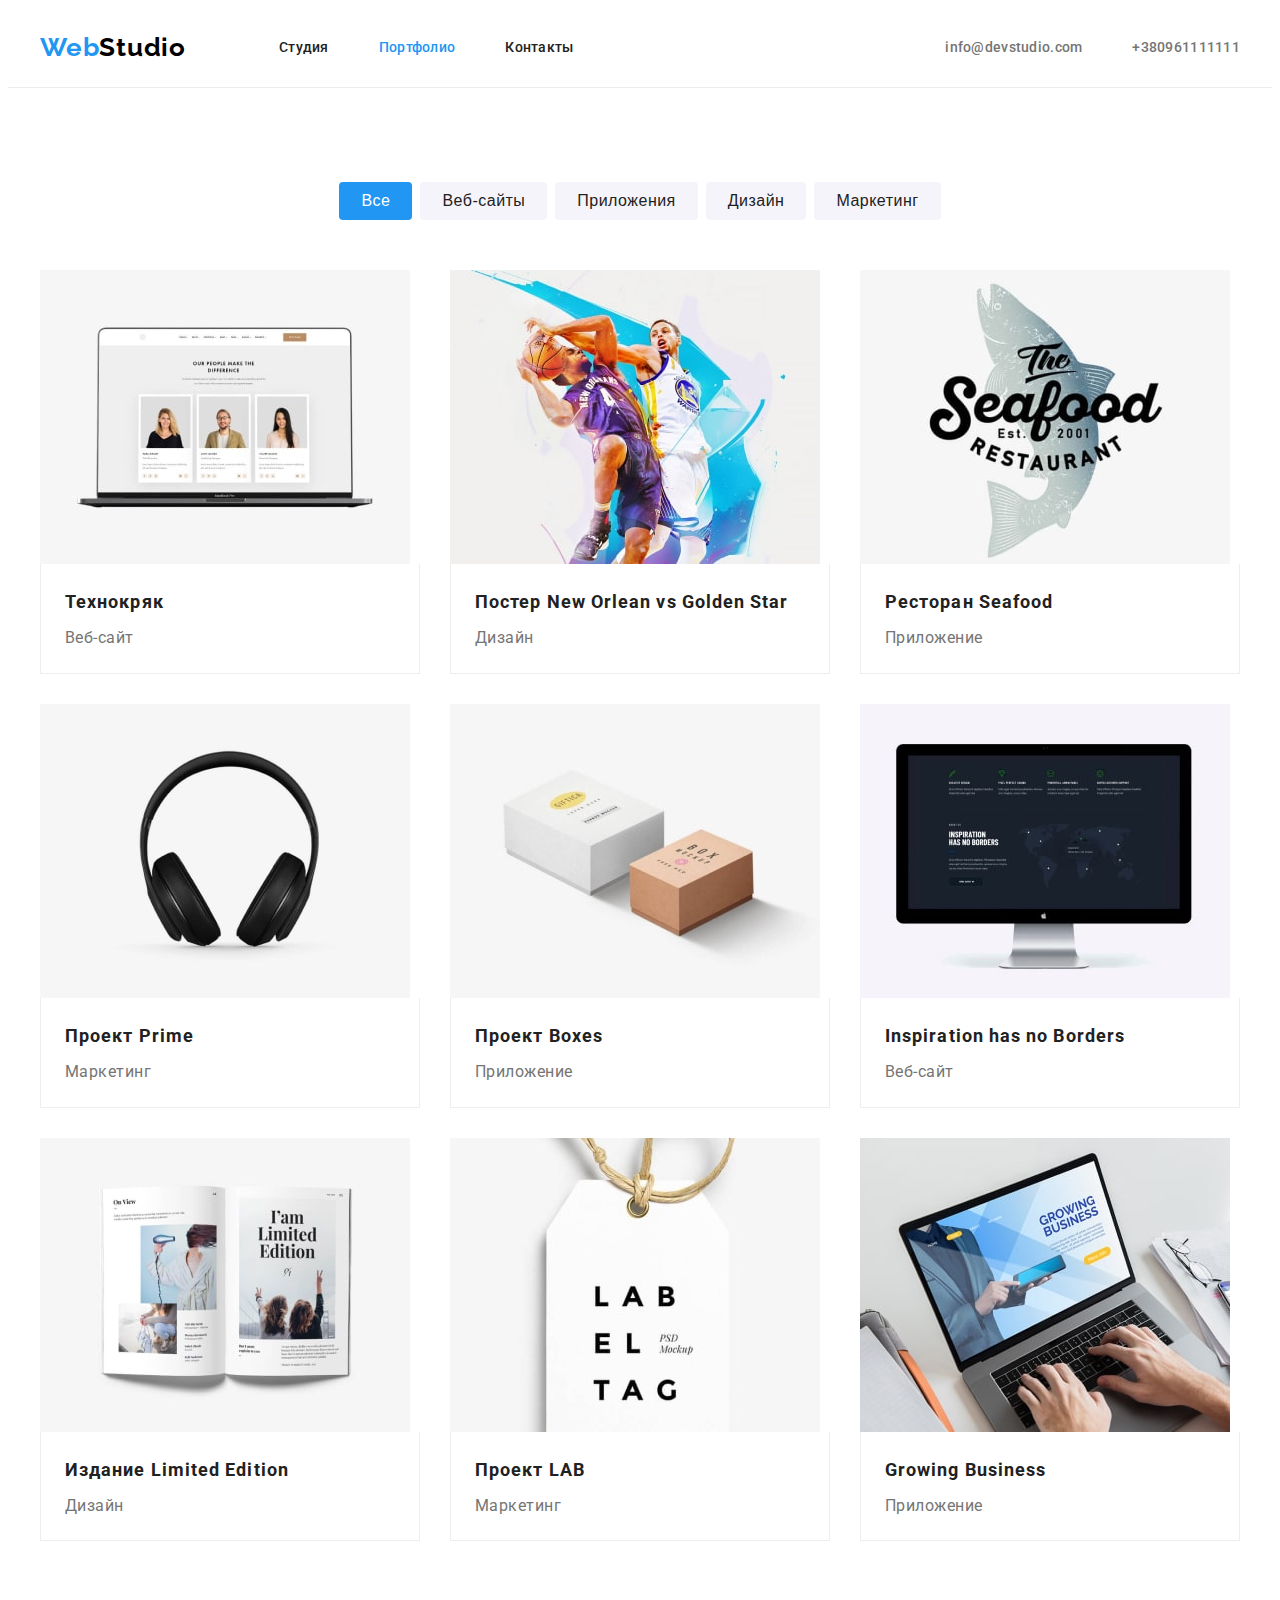
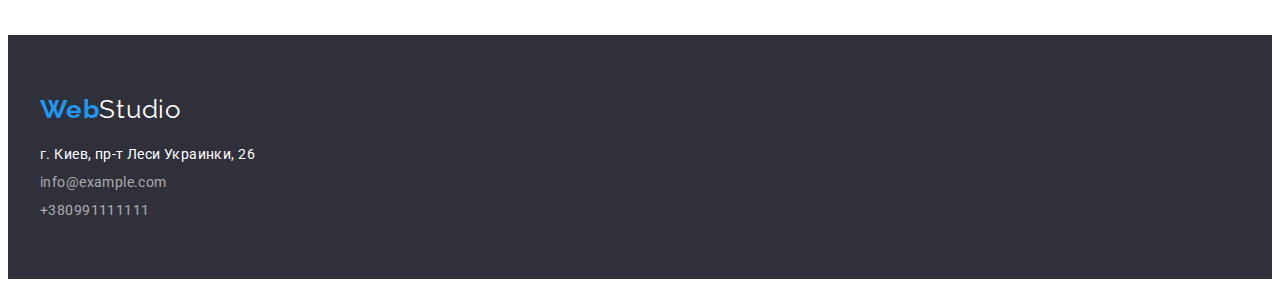
==== portfolio.html @ 6282a741 "begin" ====
<!DOCTYPE html>
<html lang="ru">
  <head>
    <meta charset="UTF-8" />
    <meta http-equiv="X-UA-Compatible" content="IE=edge" />
    <meta name="viewport" content="width=device-width, initial-scale=1.0" />
    <link rel="preconnect" href="https://fonts.googleapis.com" />
    <link rel="preconnect" href="https://fonts.gstatic.com" crossorigin />
    <link
      href="https://fonts.googleapis.com/css2?family=Raleway:wght@700&family=Roboto:wght@400;500;700;900&display=swap"
      rel="stylesheet"
    />
    <link
      rel="stylesheet"
      href="https://cdnjs.cloudflare.com/ajax/libs/modern-normalize/1.1.0/modern-normalize.min.css"
      integrity="sha512-wpPYUAdjBVSE4KJnH1VR1HeZfpl1ub8YT/NKx4PuQ5NmX2tKuGu6U/JRp5y+Y8XG2tV+wKQpNHVUX03MfMFn9Q=="
      crossorigin="anonymous"
      referrerpolicy="no-referrer"
    />
    <link rel="stylesheet" href="./css/style.css" />
    <title>Document</title>
  </head>
  <body>
    <!-- header -->
    <header class="page-header">
      <div class="container">
        <nav class="all-nav">
          <a class="link link-logo-header" href="./index.html">
            <span lang="en" class="logo-web-header">Web</span
            ><span lang="en" class="logo-studio-header">Studio</span>
          </a>
          <ul class="nav-list">
            <li class="item">
              <a href="./index.html" class="nav-list-link link">Студия</a>
            </li>
            <li class="item">
              <a href="" class="nav-list-link current link">Портфолио</a>
            </li>
            <li class="item">
              <a href="" class="nav-list-link link">Контакты</a>
            </li>
          </ul>
        </nav>
        <ul class="contacts-list">
          <li class="item">
            <a href="mailto:info@devstudio.com" class="contact link"
              >info@devstudio.com</a
            >
          </li>
          <li class="item">
            <a href="tel:+380961111111" class="contact link">+380961111111</a>
          </li>
        </ul>
      </div>
    </header>

    <!-- MAIN -->

    <main>
      <!--all offer-->
      <section class="section">
        <h1 class="visually-hidden">Скрытый заголовок</h1>
        <div class="container">
          <ul class="filter-list-all">
            <li class="item">
              <button type="button" class="button current">Все</button>
            </li>
            <li class="item">
              <button type="button" class="button">Веб-сайты</button>
            </li>
            <li class="item">
              <button type="button" class="button">Приложения</button>
            </li>
            <li class="item">
              <button type="button" class="button">Дизайн</button>
            </li>
            <li class="item">
              <button type="button" class="button">Маркетинг</button>
            </li>
          </ul>
          <!-- PROJECTS -->

          <ul class="project-list">
            <li class="item">
              <a class="link" href="">
                <img
                  src="./img/portfolio/img-min.jpg"
                  alt="вебсайт"
                  width="370"
                />
                <div class="project-content">
                  <h2 class="project-list-title">Технокряк</h2>
                  <p class="project-list-text">Веб-сайт</p>
                </div>
              </a>
            </li>
            <li class="item">
              <a class="link" href="">
                <img
                  src="./img/portfolio/img1-min.jpg"
                  alt="два баскетболиста"
                  width="370"
                />
                <div class="project-content">
                  <h2 class="project-list-title">
                    Постер <span lang="en">New Orlean vs Golden Star</span>
                  </h2>
                  <p class="project-list-text">Дизайн</p>
                </div></a
              >
            </li>
            <li class="item">
              <a class="link" href="">
                <img
                  src="./img/portfolio/img2-min.jpg"
                  alt="рыба"
                  width="370"
                />
                <div class="project-content">
                  <h2 class="project-list-title">
                    <span>Ресторан</span><span lang="en"> Seafood</span>
                  </h2>
                  <p class="project-list-text">Приложение</p>
                </div></a
              >
            </li>
            <li class="item">
              <a class="link" href=""
                ><img
                  src="./img/portfolio/img3-min.jpg"
                  alt="наушники"
                  width="370"
                />
                <div class="project-content">
                  <h2 class="project-list-title">
                    <span>Проект</span> <span lang="en">Prime</span>
                  </h2>
                  <p class="project-list-text">Маркетинг</p>
                </div></a
              >
            </li>
            <li class="item">
              <a class="link" href=""
                ><img
                  src="./img/portfolio/img4-min.jpg"
                  alt="коробки"
                  width="370"
                />

                <div class="project-content">
                  <h2 class="project-list-title">
                    <span>Проект</span> <span lang="en">Boxes</span>
                  </h2>
                  <p class="project-list-text">Приложение</p>
                </div></a
              >
            </li>
            <li class="item">
              <a class="link" href=""
                ><img
                  src="./img/portfolio/img5-min.jpg"
                  alt="веб сайт"
                  width="370"
                />
                <div class="project-content">
                  <h2 lang="en" class="project-list-title">
                    Inspiration has no Borders
                  </h2>
                  <p class="project-list-text">Веб-сайт</p>
                </div></a
              >
            </li>
            <li class="item">
              <a class="link" href=""
                ><img
                  src="./img/portfolio/img6-min.jpg"
                  alt="книга"
                  width="370"
                />
                <div class="project-content">
                  <h2 class="project-list-title">
                    <span>Издание</span><span lang="en"> Limited Edition</span>
                  </h2>
                  <p class="project-list-text">Дизайн</p>
                </div></a
              >
            </li>
            <li class="item">
              <a class="link" href=""
                ><img
                  src="./img/portfolio/img7-min.jpg"
                  alt="подвеска"
                  width="370"
                />
                <div class="project-content">
                  <h2 class="project-list-title">
                    <span>Проект</span> <span lang="en">LAB</span>
                  </h2>
                  <p class="project-list-text">Маркетинг</p>
                </div></a
              >
            </li>
            <li class="item">
              <a class="link" href=""
                ><img
                  src="./img/portfolio/img8-min.jpg"
                  alt="ноутбук"
                  width="370"
                />
                <div class="project-content">
                  <h2 lang="en" class="project-list-title">Growing Business</h2>
                  <p class="project-list-text">Приложение</p>
                </div></a
              >
            </li>
          </ul>
        </div>
      </section>
    </main>
    <!-- FOOTER -->
    <footer class="all-footer">
      <div class="container">
        <a class="link" href="./index.html">
          <span lang="en" class="logo-web-header">Web</span
          ><span class="footer-logo-studio">Studio</span>
        </a>

        <address class="contacts-list">
          <ul class="contacts-footer">
            <li class="item">
              <a
                class="contacts-list-adress link"
                href="https://www.google.com/maps/d/viewer?msa=0&mid=10uSM3H-mIU3GznYo2szRIEphczw&ll=50.42732700000004%2C30.538092&z=17"
                rel="noopener noreferrer"
                >г. Киев, пр-т Леси Украинки, 26</a
              >
            </li>
            <li class="item">
              <a href="mailto:info@example.com" class="contact-footer link"
                >info@example.com</a
              >
            </li>
            <li class="item">
              <a href="tel:+380991111111" class="contact-footer link"
                >+380991111111</a
              >
            </li>
          </ul>
        </address>
      </div>
    </footer>
  </body>
</html>
---- css/style.css ----
:root {
  --background-color: #e5e5e5;
  --primary-text-color: #212121;
  --secondary-text-color: #757575;
  --button-hover-color: #2196f3;
  --button-hover-text-color: #ffffff;
  --button-background-color: #f5f4fa;
}
/*MAIN*/
body {
  background-color: #ffffff;
  color: var(--primary-text-color);
  font-family: "Roboto", sans-serif;
}
.h1,
h2,
h3 {
  margin: 0;
}
ul {
  margin: 0;
}
p {
  margin: 0;
}
img {
  display: block;
  max-width: 100%;
}
.container {
  width: 1200px;
  padding-left: 15px;
  padding-right: 15px;
  margin: 0 auto;
}
.section {
  padding-bottom: 94px;
  padding-top: 94px;
}
.link {
  text-decoration: none;
}
.visually-hidden {
  position: absolute;
  width: 1px;
  height: 1px;
  margin: -1px;
  border: 0;
  padding: 0;
  white-space: nowrap;
  clip-path: inset(100%);
  clip: rect(0 0 0 0);
  overflow: hidden;
}

/*LOGO in HEADER*/

.logo-web-header {
  color: var(--button-hover-color);
  font-family: "Raleway", sans-serif;
  font-size: 26px;
  font-weight: 700;
  line-height: 1.1;
  letter-spacing: 0.03em;
}
.logo-studio-header {
  color: black;
  font-family: "Raleway", sans-serif;
  font-size: 26px;
  font-weight: 700;
  line-height: 1.1;
  letter-spacing: 0.03em;
}
/*NAVIGATION*/
.page-header {
  padding-left: 0;
  border-bottom: 1px solid #ececec;
}

.page-header .container {
  display: flex;
  align-items: center;
}

.all-nav {
  display: flex;
  align-items: center;
}
.link-logo-header {
  margin-right: 93px;
}
.nav-list {
  display: flex;
  list-style: none;
  padding-left: 0px;
}
.nav-list .item + .item {
  margin-left: 50px;
}

.nav-list .nav-list-link {
  display: block;
  color: var(--primary-text-color);
  font-weight: 500;
  font-size: 14px;
  line-height: 1.1;
  letter-spacing: 0.02em;
  padding-bottom: 32px;
  padding-top: 32px;
}

.nav-list .nav-list-link.current {
  display: block;
  color: var(--button-hover-color);
  padding-top: 32px;
  padding-bottom: 32px;
}
.nav-list .nav-list-link:hover,
.nav-list .nav-list-link:focus {
  color: var(--button-hover-color);
}
/*CONTACTS*/
.contacts-list {
  display: flex;
  list-style: none;
  font-style: normal;
  padding-left: 0px;
  margin-left: auto;
}

.contacts-list .item + .item {
  margin-left: 50px;
}
.contacts-list .contact {
  color: var(--secondary-text-color);
  font-weight: 500;
  font-size: 14px;
  line-height: 1.1;
  letter-spacing: 0.02em;
}
.contacts-list .contact.current {
  color: var(--button-hover-color);
  display: block;
  padding-top: 32px;
  padding-bottom: 32px;
}
.contacts-list .contact.link {
  display: block;
  padding-bottom: 32px;
  padding-top: 32px;
}
.contacts-list .contact:hover,
.contacts-list .contact:focus {
  color: var(--button-hover-color);
}
.contacts-list .contacts-list-adress {
  color: var(--button-hover-text-color);
  font-weight: 400;
  font-size: 14px;
  line-height: 1.1;
  letter-spacing: 0.03em;
}
.contacts-list-adress:hover,
.contacts-list-adress:focus {
  color: var(--button-hover-color);
}

/*FILTER*/

.filter-list {
  background-color: #2f303a;
  list-style: none;
  text-align: center;
  padding-top: 200px;
  padding-bottom: 200px;
}

.filter-list-title {
  color: var(--button-hover-text-color);
  font-size: 44px;
  font-weight: 900;
  letter-spacing: 0.06em;
  text-align: center;
  line-height: 1.3;
  margin-bottom: 30px;
  margin-top: 0px;
  min-width: 696px;
}
.filter-list-all {
  background-color: #ffffff;
  display: flex;
  list-style: none;
  justify-content: center;
  align-items: center;
  padding-left: 0px;
  margin-bottom: 50px;
}
.filter-list-all .item + .item {
  margin-left: 8px;
}
.filter-list-all .button {
  color: var(--primary-text-color);
  background-color: var(--button-background-color);
  cursor: pointer;
  font-weight: 500;
  font-size: 16px;
  line-height: 1.6;
  letter-spacing: 0.03em;
  border-radius: 4px;
  border: #f5f4fa;
  padding: 6px 22px 6px 22px;
}
.filter-list-all .button:hover,
.filter-list-all .button:focus {
  background-color: var(--button-hover-color);
  color: var(--button-hover-text-color);
}
.filter-list-all .button.current {
  color: var(--button-hover-text-color);
  background-color: var(--button-hover-color);
}
.filter-list .button {
  display: block;
  color: var(--primary-text-color);
  background-color: var(--button-background-color);
  cursor: pointer;
  font-weight: 500;
  font-size: 16px;
  line-height: 1.6;
  letter-spacing: 0.03em;
  width: 200px;
  border-radius: 4px;
  border: 1px solid #000000;
  margin: 0 auto;
  padding: 10px 32px 10px 32px;
}
.filter-list .button.current {
  color: var(--button-hover-text-color);
  background-color: var(--button-hover-color);
}
.filter-list .button:hover,
.filter-list .button:focus {
  color: var(--button-hover-text-color);
  background-color: #188ce8;
}
/*PROJECTS*/

.project-list {
  list-style: none;
  display: flex;
  flex-wrap: wrap;
  margin-top: -30px;
  margin-left: -30px;
  padding-left: 0px;
}

.project-content {
  padding-left: 24px;
  padding-right: 24px;
  padding-top: 20px;
  padding-bottom: 20px;
  border-bottom: 1px solid #eeeeee;
  border-right: 1px solid #eeeeee;
  border-left: 1px solid #eeeeee;
}
.project-list .item {
  flex-basis: calc(100% / 3 - 30px);
  margin-top: 30px;
  margin-left: 30px;
}
.project-list .project-list-title {
  color: var(--primary-text-color);
  font-weight: 700;
  font-size: 18px;
  line-height: 2;
  letter-spacing: 0.06em;
}
.project-list .project-list-text {
  color: var(--secondary-text-color);
  font-weight: 400;
  font-size: 16px;
  line-height: 1.8;
  letter-spacing: 0.03em;

  margin-top: 4px;
}
/* advantage */

.advantage-list {
  list-style: none;
  display: flex;
  padding-left: 0px;
  margin: 0 auto;
}
.advantage-list .item {
  width: 270px;
}
.advantage-list .item + .item {
  margin-left: 30px;
}
.advantage-list .advantage-list-title {
  color: var(--primary-text-color);
  font-weight: 700;
  font-size: 14px;
  line-height: 1.1;
}
.advantage-list .advantage-list-text {
  color: var(--secondary-text-color);
  font-weight: 400;
  font-size: 14px;
  line-height: 1.7;

  margin-top: 10px;
}
/* work чем мы занимаемся */

.work-list {
  padding-top: 0px;
  padding-bottom: 94px;
}
.work-list-img {
  list-style: none;
  display: flex;
  padding-left: 0px;
  margin-top: 50px;
}
.work-list-img .item {
  width: 370px;
}
.work-list-img .item + .item {
  margin-left: 30px;
}
.work-list-title {
  letter-spacing: 0.03em;
  text-align: center;
  line-height: 1.17;
  font-weight: 700;
  font-size: 36px;
}
.work-list-title .team-list-title {
  color: var(--primary-text-color);

  letter-spacing: 0.03em;
}
/* team */
.all-team {
  background-color: var(--button-background-color);
  margin-right: auto;
  margin-left: auto;
}
.team-list-title {
  text-align: center;
  line-height: 1.17;
  font-weight: 700;
  font-size: 36px;
}
.team-list-catalog {
  list-style: none;
  display: flex;
  padding-left: 0px;
  margin-top: 50px;
  justify-content: center;
}
.team-list-catalog .item + .item {
  margin-left: 30px;
}
.team-list-name {
  color: var(--primary-text-color);
  font-weight: 500;
  font-size: 16px;
  line-height: 1.1;
  letter-spacing: 0.03em;
  text-align: center;
}
.team-list-description {
  color: var(--secondary-text-color);
  font-weight: 400;
  font-size: 16px;
  line-height: 1.1;
  letter-spacing: 0.03em;
  margin-top: 10px;
  text-align: center;
}
.team-list-content {
  padding-right: 32px;
  padding-left: 32px;
  padding-top: 30px;
  padding-bottom: 30px;
  border-bottom: 1px solid rgba(0, 0, 0, 0.2);
  border-radius: 1px;
}
/*LOGO in FOOTER*/
.all-footer {
  background-color: #2f303a;
  padding-bottom: 60px;
  padding-top: 60px;
}
.all-footer .contacts-list {
  margin-top: 20px;
}

.contacts-footer {
  list-style: none;

  padding-left: 0px;
}
.contacts-footer .item + .item {
  margin-top: 9px;
  margin-left: 0px;
}

.footer-logo-studio {
  color: var(--button-hover-text-color);
  font-family: "Raleway", sans-serif;
  font-size: 26px;
  line-height: 1.1;
  letter-spacing: 0.03em;
}

.contact-footer {
  color: rgba(255, 255, 255, 0.6);
  font-size: 14px;
  line-height: 1.1;
  letter-spacing: 0.03em;
}
.contact-footer:hover,
.contact-footer:focus {
  color: var(--button-hover-color);
}
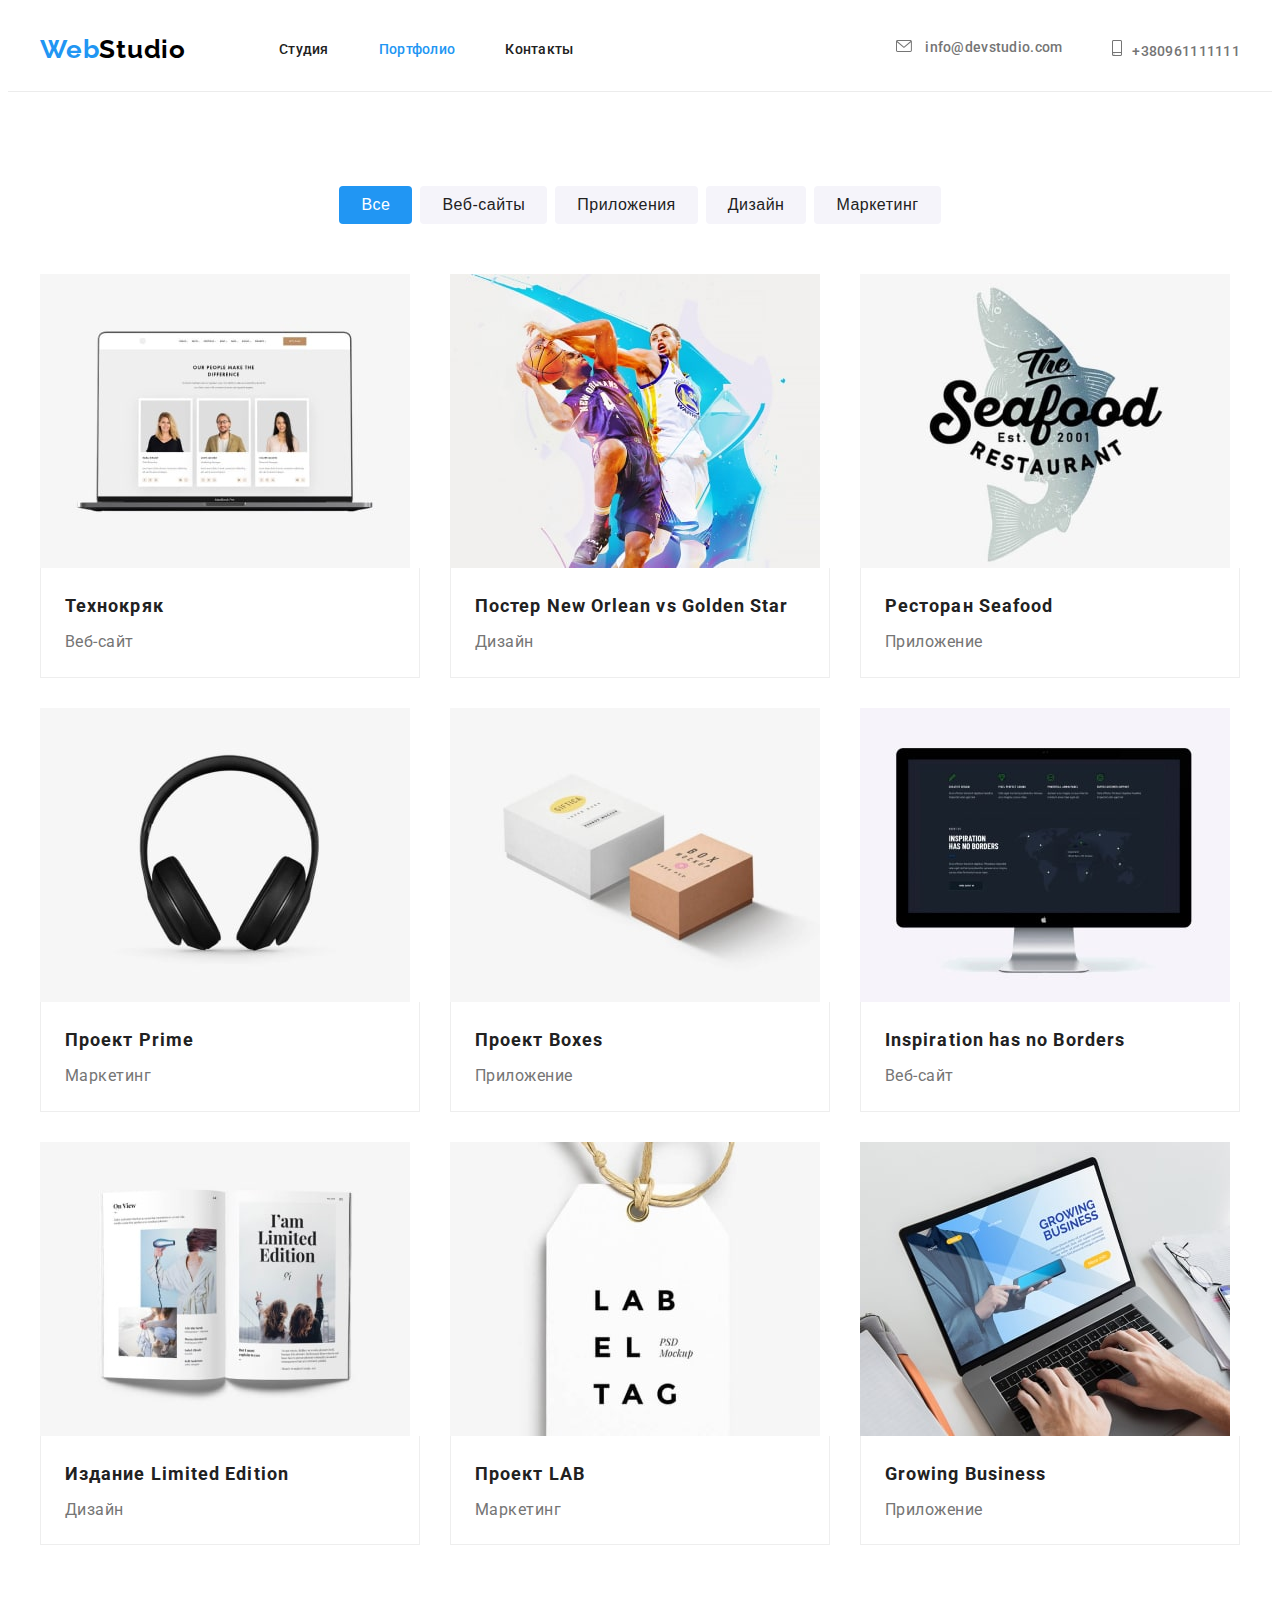
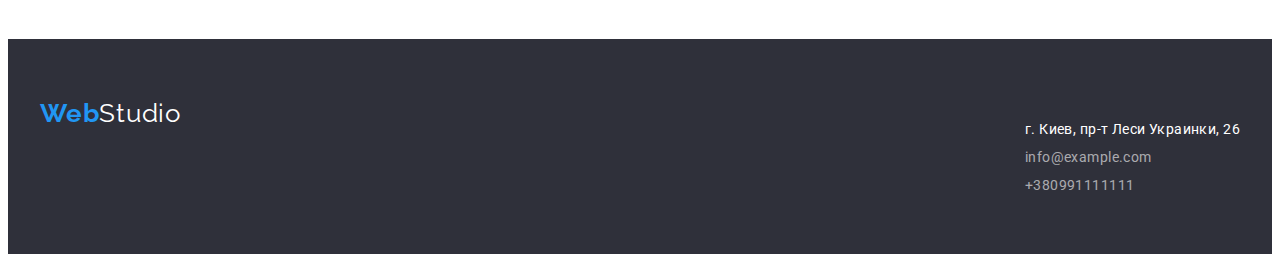
==== commit 88797c11: "portfolio header" ====
--- a/portfolio.html
+++ b/portfolio.html
@@ -44,11 +44,18 @@
         <ul class="contacts-list">
           <li class="item">
             <a href="mailto:info@devstudio.com" class="contact link"
-              >info@devstudio.com</a
+              ><svg class="icon-mail">
+                <use href="./img/sprite.svg#icon-envelope"></use>
+              </svg>
+              info@devstudio.com</a
             >
           </li>
           <li class="item">
-            <a href="tel:+380961111111" class="contact link">+380961111111</a>
+            <a href="tel:+380961111111" class="contact link">
+              <svg class="icon-phone">
+                <use href="./img/sprite.svg#icon-smartphone"></use></svg
+              >+380961111111</a
+            >
           </li>
         </ul>
       </div>
--- a/css/style.css
+++ b/css/style.css
@@ -12,13 +12,14 @@
   color: var(--primary-text-color);
   font-family: "Roboto", sans-serif;
 }
-.h1,
+h1,
 h2,
 h3 {
   margin: 0;
 }
 ul {
   margin: 0;
+  list-style: none;
 }
 p {
   margin: 0;
@@ -149,6 +150,7 @@
   padding-bottom: 32px;
   padding-top: 32px;
 }
+
 .contacts-list .contact:hover,
 .contacts-list .contact:focus {
   color: var(--button-hover-color);
@@ -164,15 +166,45 @@
 .contacts-list-adress:focus {
   color: var(--button-hover-color);
 }
+.contact:hover .icon-mail,
+.contact:focus .icon-mail,
+.contact:hover .icon-phone,
+.contact:focus .icon-phone {
+  fill: var(--button-hover-color);
+}
+
+.icon-phone {
+  width: 10px;
+  height: 16px;
+  fill: #757575;
+  margin-right: 10px;
+}
+
+.icon-mail {
+  width: 16px;
+  height: 12px;
+  fill: #757575;
+  margin-right: 10px;
+}
 
 /*FILTER*/
 
 .filter-list {
-  background-color: #2f303a;
   list-style: none;
   text-align: center;
   padding-top: 200px;
   padding-bottom: 200px;
+  background-image: linear-gradient(
+      rgba(47, 48, 58, 0.4),
+      rgba(47, 48, 58, 0.4)
+    ),
+    url(../img/Imgmin.jpg);
+  background-size: cover;
+  background-position: center;
+  height: 600px;
+  max-width: 1600px;
+  margin-left: auto;
+  margin-right: auto;
 }
 
 .filter-list-title {
@@ -309,8 +341,32 @@
   font-weight: 400;
   font-size: 14px;
   line-height: 1.7;
-
   margin-top: 10px;
+}
+.icon-container {
+  display: flex;
+  height: 120px;
+  width: 270px;
+  background-color: #f5f4fa;
+  margin-bottom: 30px;
+  justify-content: center;
+  align-items: center;
+}
+.icon-antenna-1 {
+  width: 70px;
+  height: 70px;
+}
+.icon-clock-1 {
+  width: 70px;
+  height: 70px;
+}
+.icon-diagram-1 {
+  width: 70px;
+  height: 70px;
+}
+.icon-astronaut-1 {
+  width: 70px;
+  height: 70px;
 }
 /* work чем мы занимаемся */
 
@@ -364,6 +420,7 @@
 .team-list-catalog .item + .item {
   margin-left: 30px;
 }
+
 .team-list-name {
   color: var(--primary-text-color);
   font-weight: 500;
@@ -371,6 +428,8 @@
   line-height: 1.1;
   letter-spacing: 0.03em;
   text-align: center;
+  margin-top: 30px;
+  margin-bottom: 10px;
 }
 .team-list-description {
   color: var(--secondary-text-color);
@@ -380,14 +439,94 @@
   letter-spacing: 0.03em;
   margin-top: 10px;
   text-align: center;
+  margin-bottom: 16px;
 }
 .team-list-content {
-  padding-right: 32px;
-  padding-left: 32px;
-  padding-top: 30px;
-  padding-bottom: 30px;
   border-bottom: 1px solid rgba(0, 0, 0, 0.2);
   border-radius: 1px;
+  background-color: var(--button-hover-text-color);
+  box-shadow: 0px 1px 3px rgba(0, 0, 0, 0.12), 0px 1px 1px rgba(0, 0, 0, 0.14),
+    0px 2px 1px rgba(0, 0, 0, 0.2);
+}
+.social-icons {
+  display: flex;
+  justify-content: center;
+  padding-left: 0px;
+  margin-bottom: 30px;
+  margin-right: 32px;
+  margin-left: 32px;
+}
+.social-item {
+  width: 44px;
+  height: 44px;
+}
+.social-item + .social-item {
+  margin-left: 10px;
+}
+.social-icon {
+  fill: #afb1b8;
+}
+.social-link {
+  width: 100%;
+  height: 100%;
+  display: flex;
+  align-items: center;
+  justify-content: center;
+  border-radius: 50%;
+  background-color: var(--button-hover-text-color);
+}
+.social-link:hover,
+.social-link:focus {
+  background-color: var(--button-hover-color);
+}
+.social-link:hover .social-icon,
+.social-link:focus .social-icon {
+  fill: var(--button-hover-text-color);
+}
+
+/* CLIENT SECTION */
+.client-list {
+  display: flex;
+}
+.client-title {
+  text-align: center;
+  line-height: 1.17;
+  font-weight: 700;
+  font-size: 36px;
+  margin-bottom: 50px;
+}
+.client-item {
+  width: 170px;
+  height: 92px;
+}
+.client-item + .client-item {
+  margin-left: 30px;
+}
+.client-link {
+  display: flex;
+  border: 1px solid #afb1b8;
+  border-radius: 4px;
+  align-items: center;
+  justify-content: center;
+}
+.client-link:hover .client-icon,
+.client-link:focus .client-icon {
+  border-color: var(--button-hover-color);
+  fill: var(--button-hover-color);
+}
+
+.client-link:hover,
+.client-link:focus {
+  border-color: var(--button-hover-color);
+}
+
+.client-icon {
+  fill: #afb1b8;
+  margin: 16px 32px 16px 32px;
+}
+.client-icon:focus,
+.client-icon:hover {
+  fill: var(--button-hover-color);
 }
 /*LOGO in FOOTER*/
 .all-footer {
@@ -395,6 +534,9 @@
   padding-bottom: 60px;
   padding-top: 60px;
 }
+.all-footer .container {
+  display: flex;
+}
 .all-footer .contacts-list {
   margin-top: 20px;
 }
@@ -427,3 +569,59 @@
 .contact-footer:focus {
   color: var(--button-hover-color);
 }
+.footer-flex {
+  display: flex;
+  justify-content: center;
+}
+
+.social-address {
+  display: flex;
+  justify-content: center;
+  align-items: center;
+  flex-direction: column;
+  margin-left: 70px;
+}
+.address-icons {
+  display: flex;
+  justify-content: center;
+}
+
+.address-title {
+  color: var(--button-hover-text-color);
+  font-weight: 700;
+  font-size: 14px;
+  line-height: 1.1;
+  justify-content: center;
+  margin-bottom: 20px;
+}
+.address-item {
+  width: 44px;
+  height: 44px;
+}
+.address-item + .address-item {
+  margin-left: 10px;
+}
+.address-link {
+  background-color: #44454e;
+  width: 100%;
+  height: 100%;
+  display: flex;
+  align-items: center;
+  justify-content: center;
+  border-radius: 50%;
+}
+
+.address-icon {
+  width: 20px;
+  height: 20px;
+  fill: var(--button-hover-text-color);
+}
+
+.address-link:hover,
+.address-link:focus {
+  background-color: var(--button-hover-color);
+}
+.address-link:hover .address-icon,
+.address-link:focus .address-icon {
+  fill: var(--button-hover-text-color);
+}
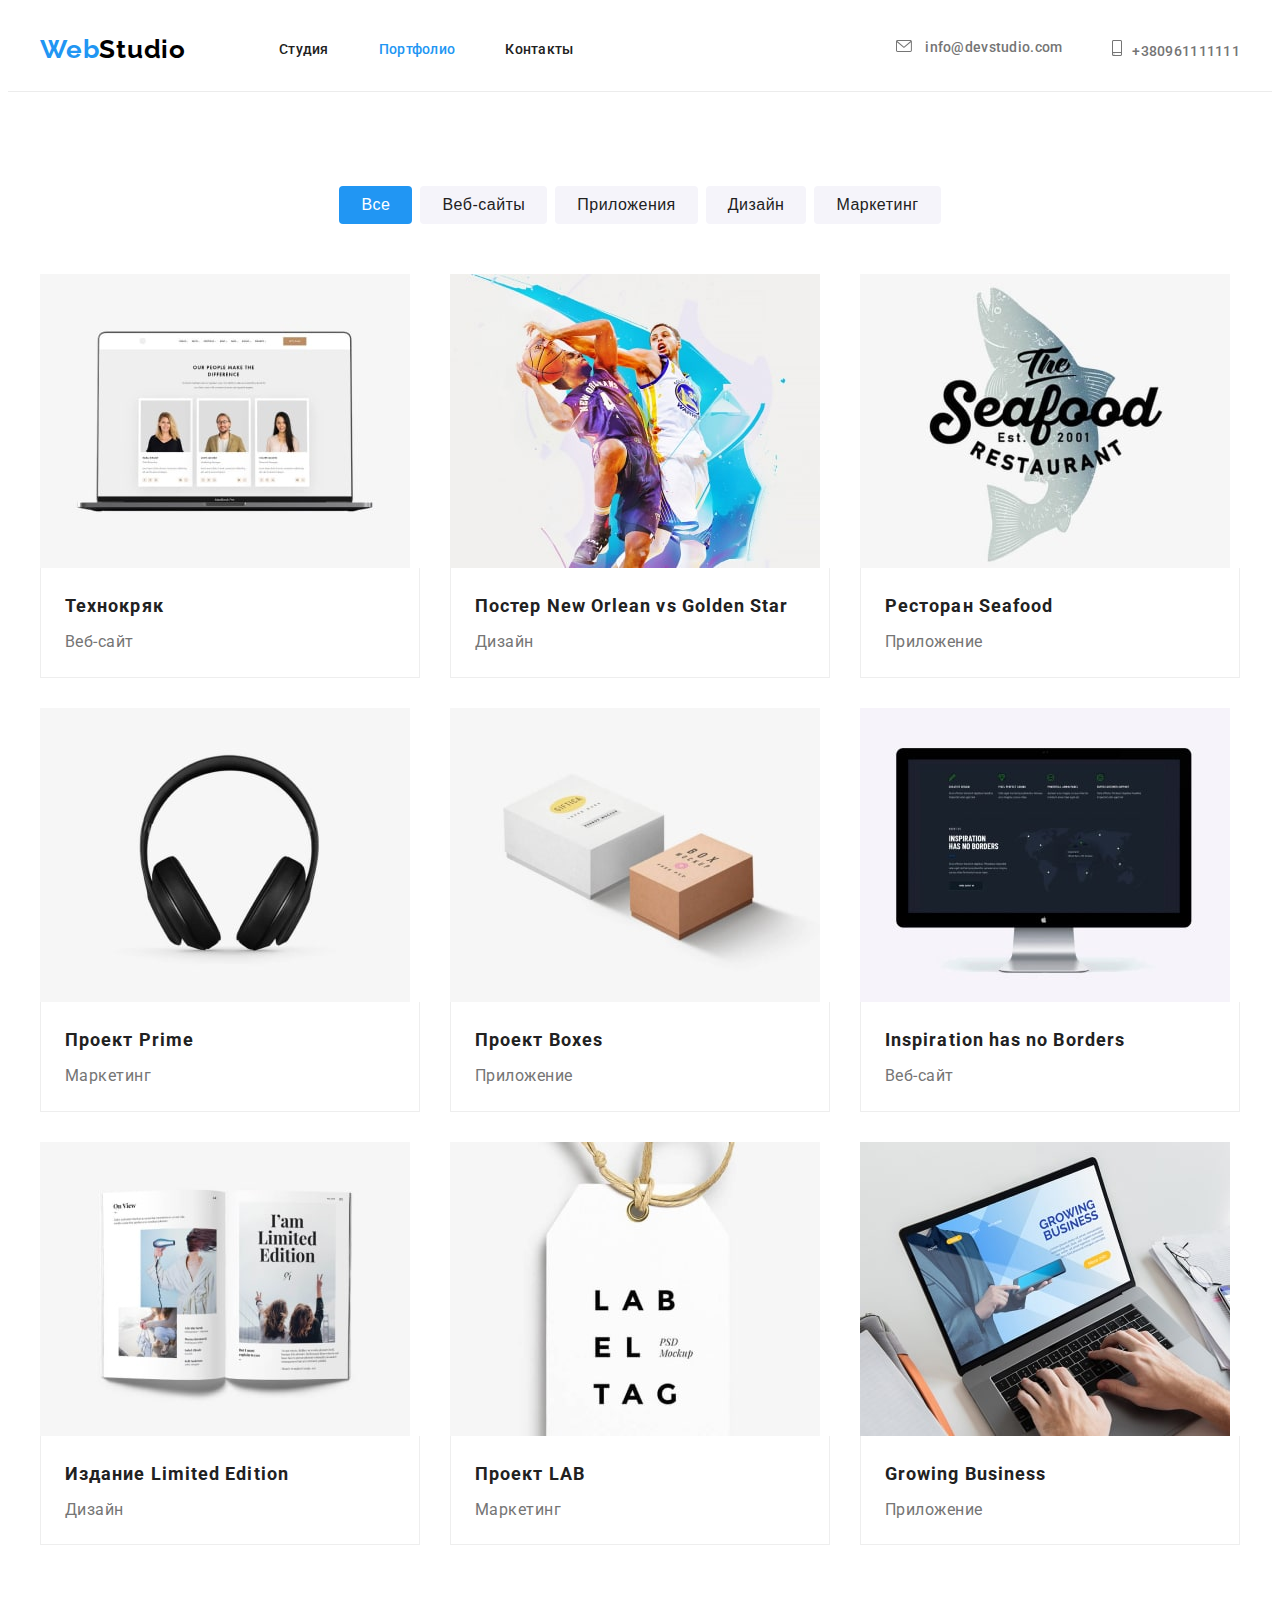
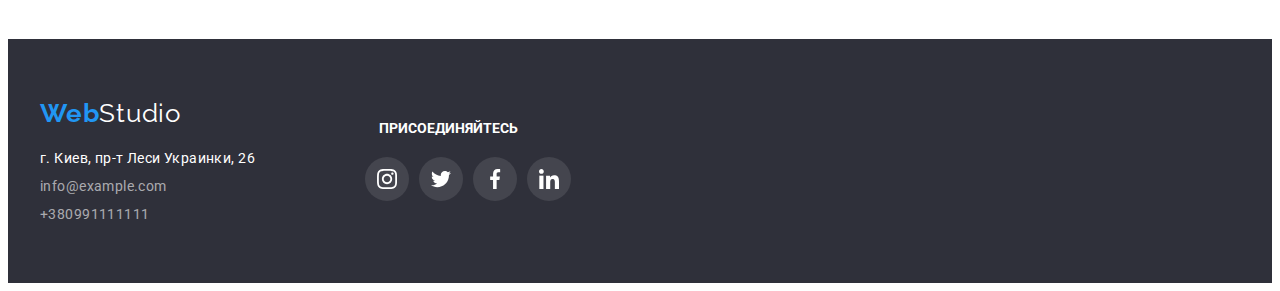
==== commit aca0ae3e: "footer pf" ====
--- a/portfolio.html
+++ b/portfolio.html
@@ -227,33 +227,68 @@
     <!-- FOOTER -->
     <footer class="all-footer">
       <div class="container">
-        <a class="link" href="./index.html">
-          <span lang="en" class="logo-web-header">Web</span
-          ><span class="footer-logo-studio">Studio</span>
-        </a>
-
-        <address class="contacts-list">
-          <ul class="contacts-footer">
-            <li class="item">
-              <a
-                class="contacts-list-adress link"
-                href="https://www.google.com/maps/d/viewer?msa=0&mid=10uSM3H-mIU3GznYo2szRIEphczw&ll=50.42732700000004%2C30.538092&z=17"
-                rel="noopener noreferrer"
-                >г. Киев, пр-т Леси Украинки, 26</a
-              >
-            </li>
-            <li class="item">
-              <a href="mailto:info@example.com" class="contact-footer link"
-                >info@example.com</a
-              >
-            </li>
-            <li class="item">
-              <a href="tel:+380991111111" class="contact-footer link"
-                >+380991111111</a
-              >
-            </li>
-          </ul>
-        </address>
+        <div class="left-side">
+          <a class="link" href="./index.html">
+            <span lang="en" class="logo-web-header">Web</span
+            ><span lang="en" class="footer-logo-studio">Studio</span>
+          </a>
+
+          <address class="contacts-list">
+            <ul class="contacts-footer">
+              <li class="item">
+                <a
+                  class="contacts-list-adress link"
+                  href="https://www.google.com/maps/d/viewer?msa=0&mid=10uSM3H-mIU3GznYo2szRIEphczw&ll=50.42732700000004%2C30.538092&z=17"
+                  rel="noopener noreferrer"
+                  >г. Киев, пр-т Леси Украинки, 26</a
+                >
+              </li>
+              <li class="item">
+                <a href="mailto:info@example.com" class="contact-footer link"
+                  >info@example.com</a
+                >
+              </li>
+              <li class="item">
+                <a href="tel:+380991111111" class="contact-footer link"
+                  >+380991111111</a
+                >
+              </li>
+            </ul>
+          </address>
+        </div>
+        <div class="social-address">
+          <h3 class="address-title">ПРИСОЕДИНЯЙТЕСЬ</h3>
+          <ul class="address-icons">
+            <li class="address-item">
+              <a href="" class="address-link">
+                <svg class="address-icon" width="20" height="20">
+                  <use href="./img/sprite.svg#icon-instagram-2"></use>
+                </svg>
+              </a>
+            </li>
+            <li class="address-item">
+              <a href="" class="address-link">
+                <svg class="address-icon" width="20" height="20">
+                  <use href="./img/sprite.svg#icon-twitter-1"></use>
+                </svg>
+              </a>
+            </li>
+            <li class="address-item">
+              <a href="" class="address-link">
+                <svg class="address-icon" width="20" height="20">
+                  <use href="./img/sprite.svg#icon-facebook-1"></use>
+                </svg>
+              </a>
+            </li>
+            <li class="address-item">
+              <a href="" class="address-link">
+                <svg class="address-icon" width="20" height="20">
+                  <use href="./img/sprite.svg#icon-linkedin-1"></use>
+                </svg>
+              </a>
+            </li>
+          </ul>
+        </div>
       </div>
     </footer>
   </body>
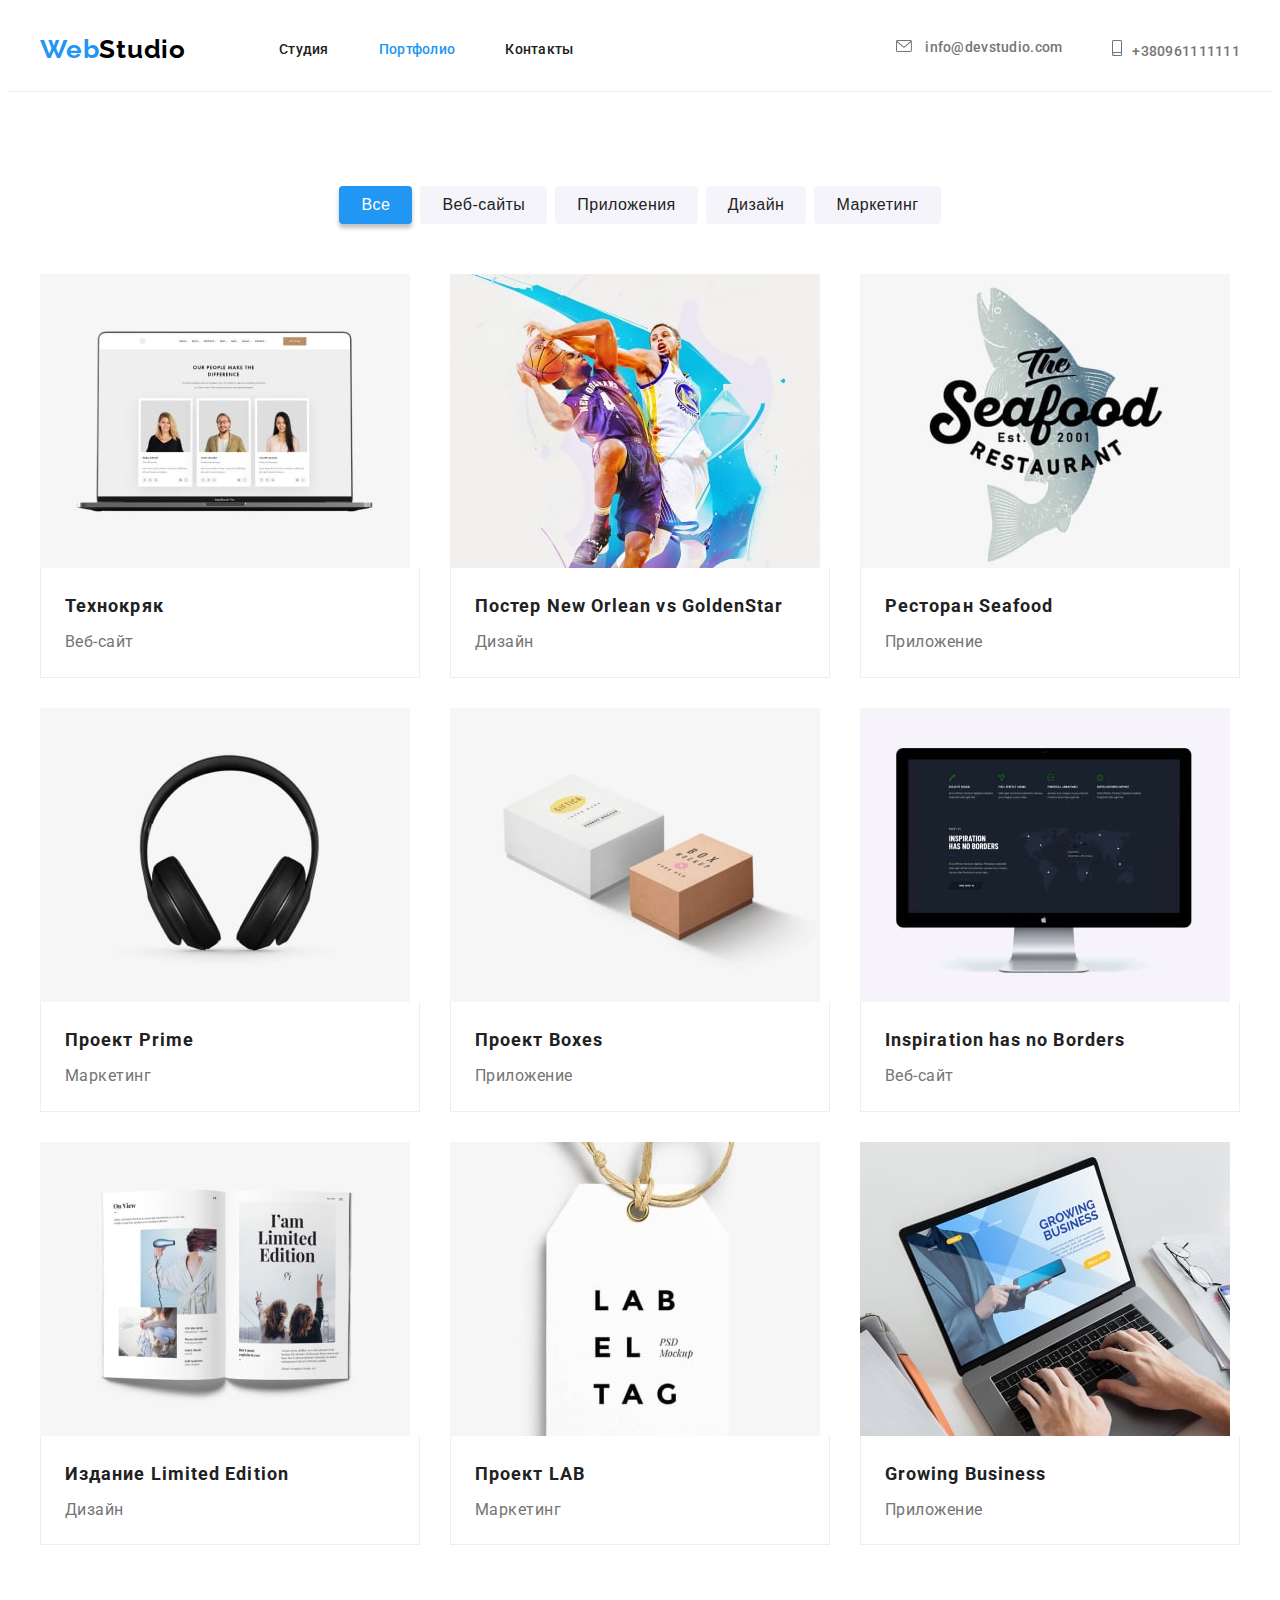
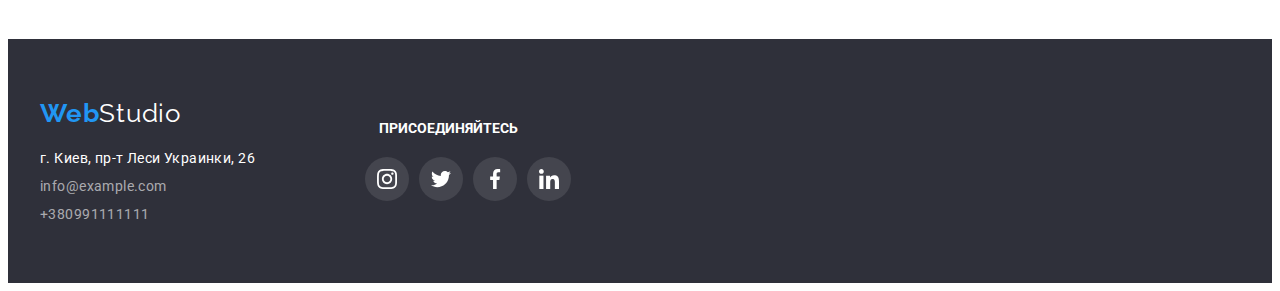
==== commit b456f67e: "shadow portf" ====
--- a/portfolio.html
+++ b/portfolio.html
@@ -110,7 +110,7 @@
                 />
                 <div class="project-content">
                   <h2 class="project-list-title">
-                    Постер <span lang="en">New Orlean vs Golden Star</span>
+                    Постер <span lang="en">New Orlean vs GoldenStar</span>
                   </h2>
                   <p class="project-list-text">Дизайн</p>
                 </div></a
--- a/css/style.css
+++ b/css/style.css
@@ -246,10 +246,12 @@
 .filter-list-all .button:focus {
   background-color: var(--button-hover-color);
   color: var(--button-hover-text-color);
+  box-shadow: 0px 4px 4px rgba(0, 0, 0, 0.25);
 }
 .filter-list-all .button.current {
   color: var(--button-hover-text-color);
   background-color: var(--button-hover-color);
+  box-shadow: 0px 4px 4px rgba(0, 0, 0, 0.25);
 }
 .filter-list .button {
   display: block;
@@ -300,6 +302,10 @@
   margin-top: 30px;
   margin-left: 30px;
 }
+.project-list .item:hover,
+.project-list .item:focus {
+  box-shadow: 0px 4px 4px rgba(0, 0, 0, 0.25);
+}
 .project-list .project-list-title {
   color: var(--primary-text-color);
   font-weight: 700;
@@ -313,7 +319,6 @@
   font-size: 16px;
   line-height: 1.8;
   letter-spacing: 0.03em;
-
   margin-top: 4px;
 }
 /* advantage */
